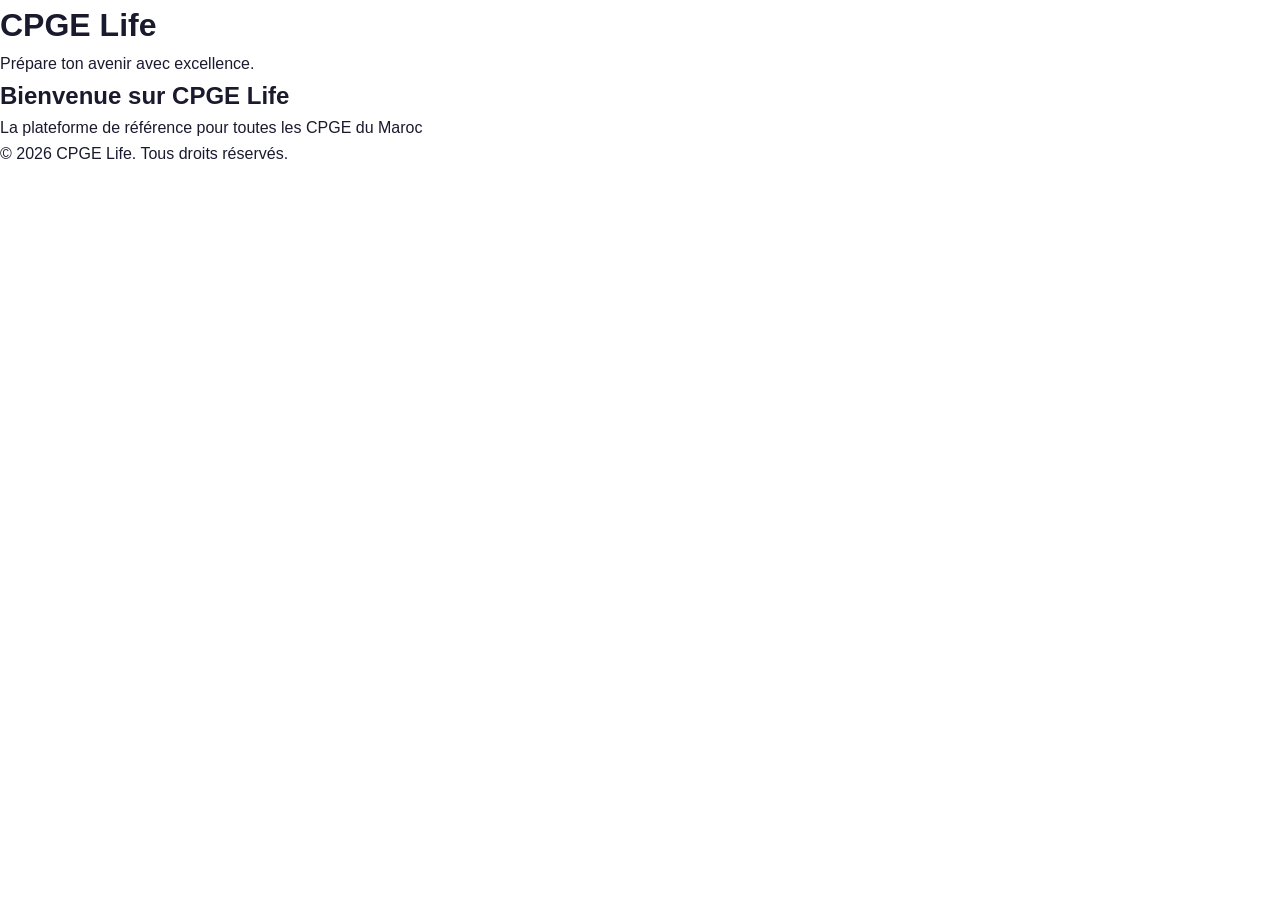
==== index.html @ d459110f "Ajout des fichiers de base (css, js, data, index)" ====
<!DOCTYPE html>
<html lang="fr">
<head>
    <meta charset="UTF-8">
    <meta name="viewport" content="width=device-width, initial-scale=1.0">
    <title>CPGE Life - Prépare ton avenir avec excellence</title>
    <link rel="stylesheet" href="css/styles.css">
</head>
<body>
    <!-- Header -->
    <header>
        <h1>CPGE Life</h1>
        <p>Prépare ton avenir avec excellence.</p>
    </header>

    <!-- Hero -->
    <section>
        <h2>Bienvenue sur CPGE Life</h2>
        <p>La plateforme de référence pour toutes les CPGE du Maroc</p>
    </section>

    <!-- Pied de page -->
    <footer>
        <p>&copy; 2026 CPGE Life. Tous droits réservés.</p>
    </footer>

    <script src="js/main.js"></script>
</body>
</html>
---- css/styles.css ----
/* ============================================
   FICHIER : /css/styles.css
   DESCRIPTION : Styles de base - À compléter
   ============================================ */

/* Reset de base */
* {
    margin: 0;
    padding: 0;
    box-sizing: border-box;
}

body {
    font-family: 'Inter', sans-serif;
    background: #ffffff;
    color: #1a1a2e;
    line-height: 1.6;
}

/* Placeholder pour la suite */
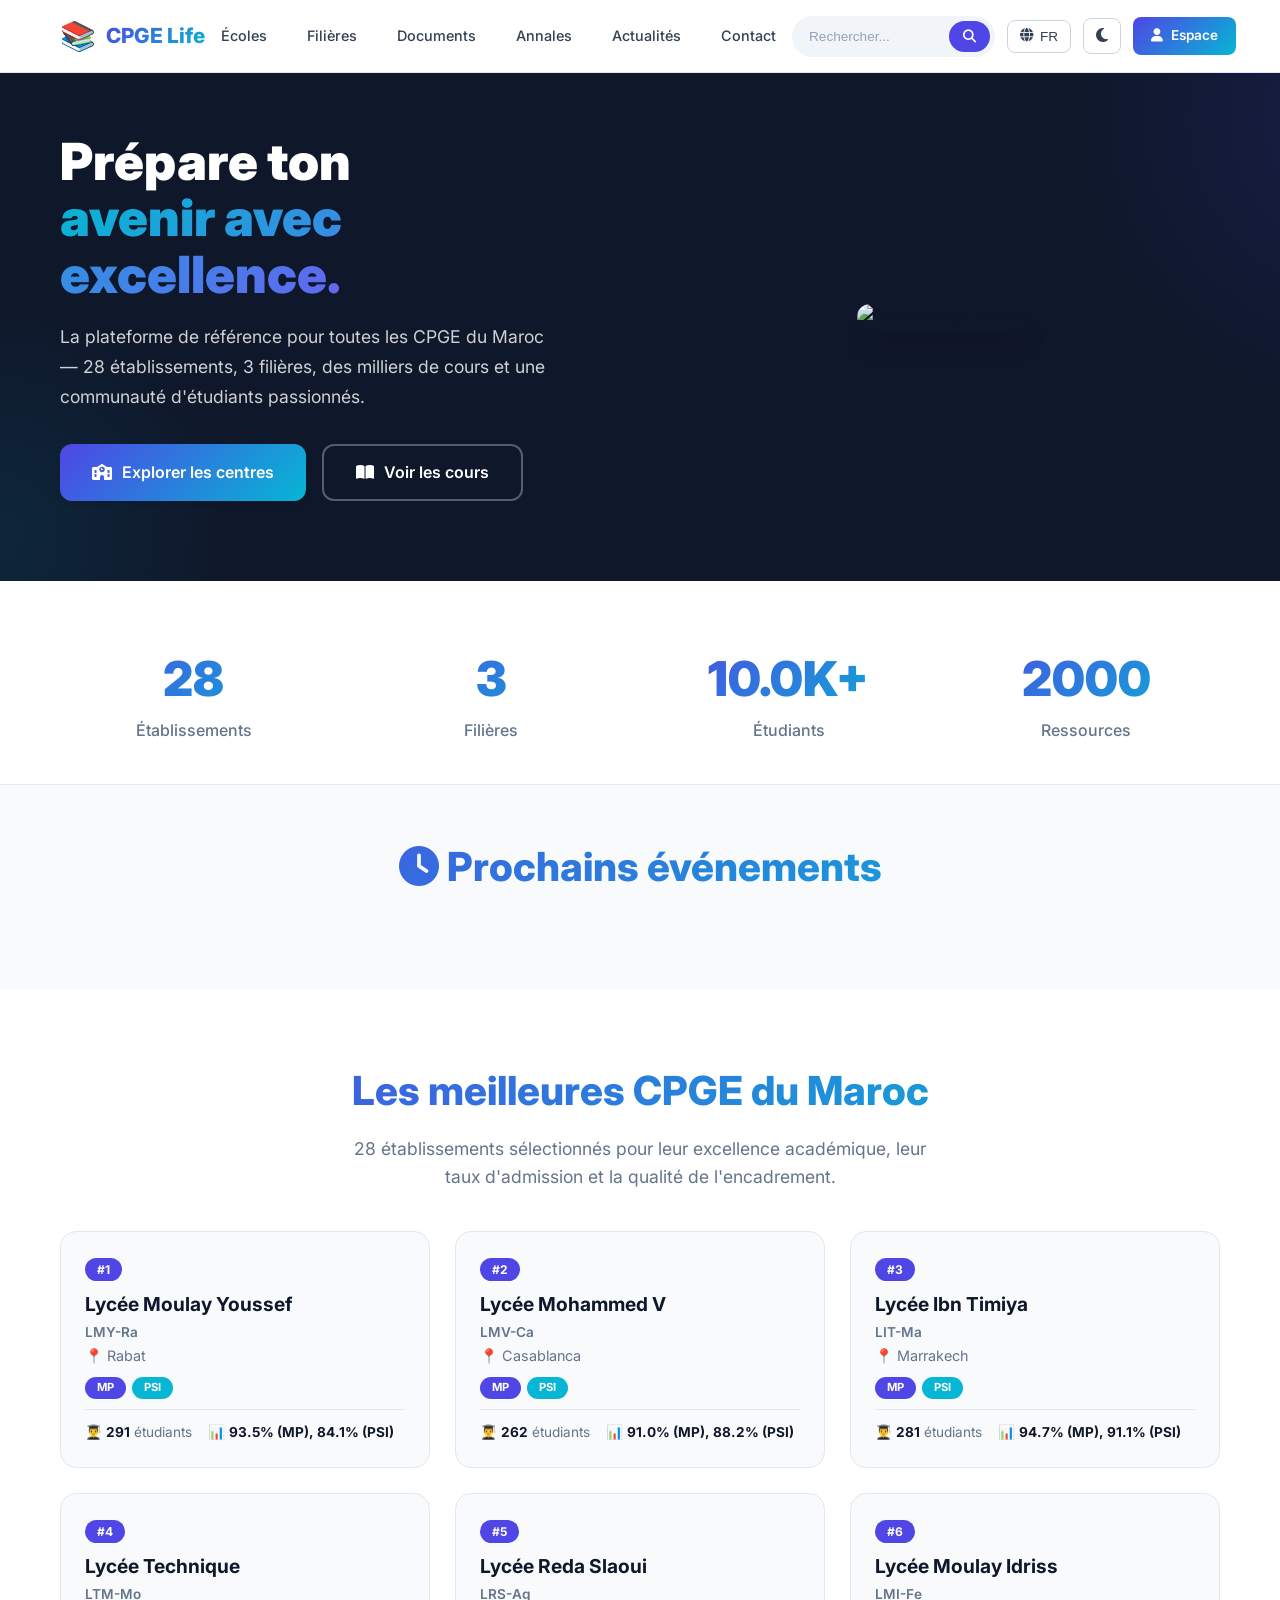
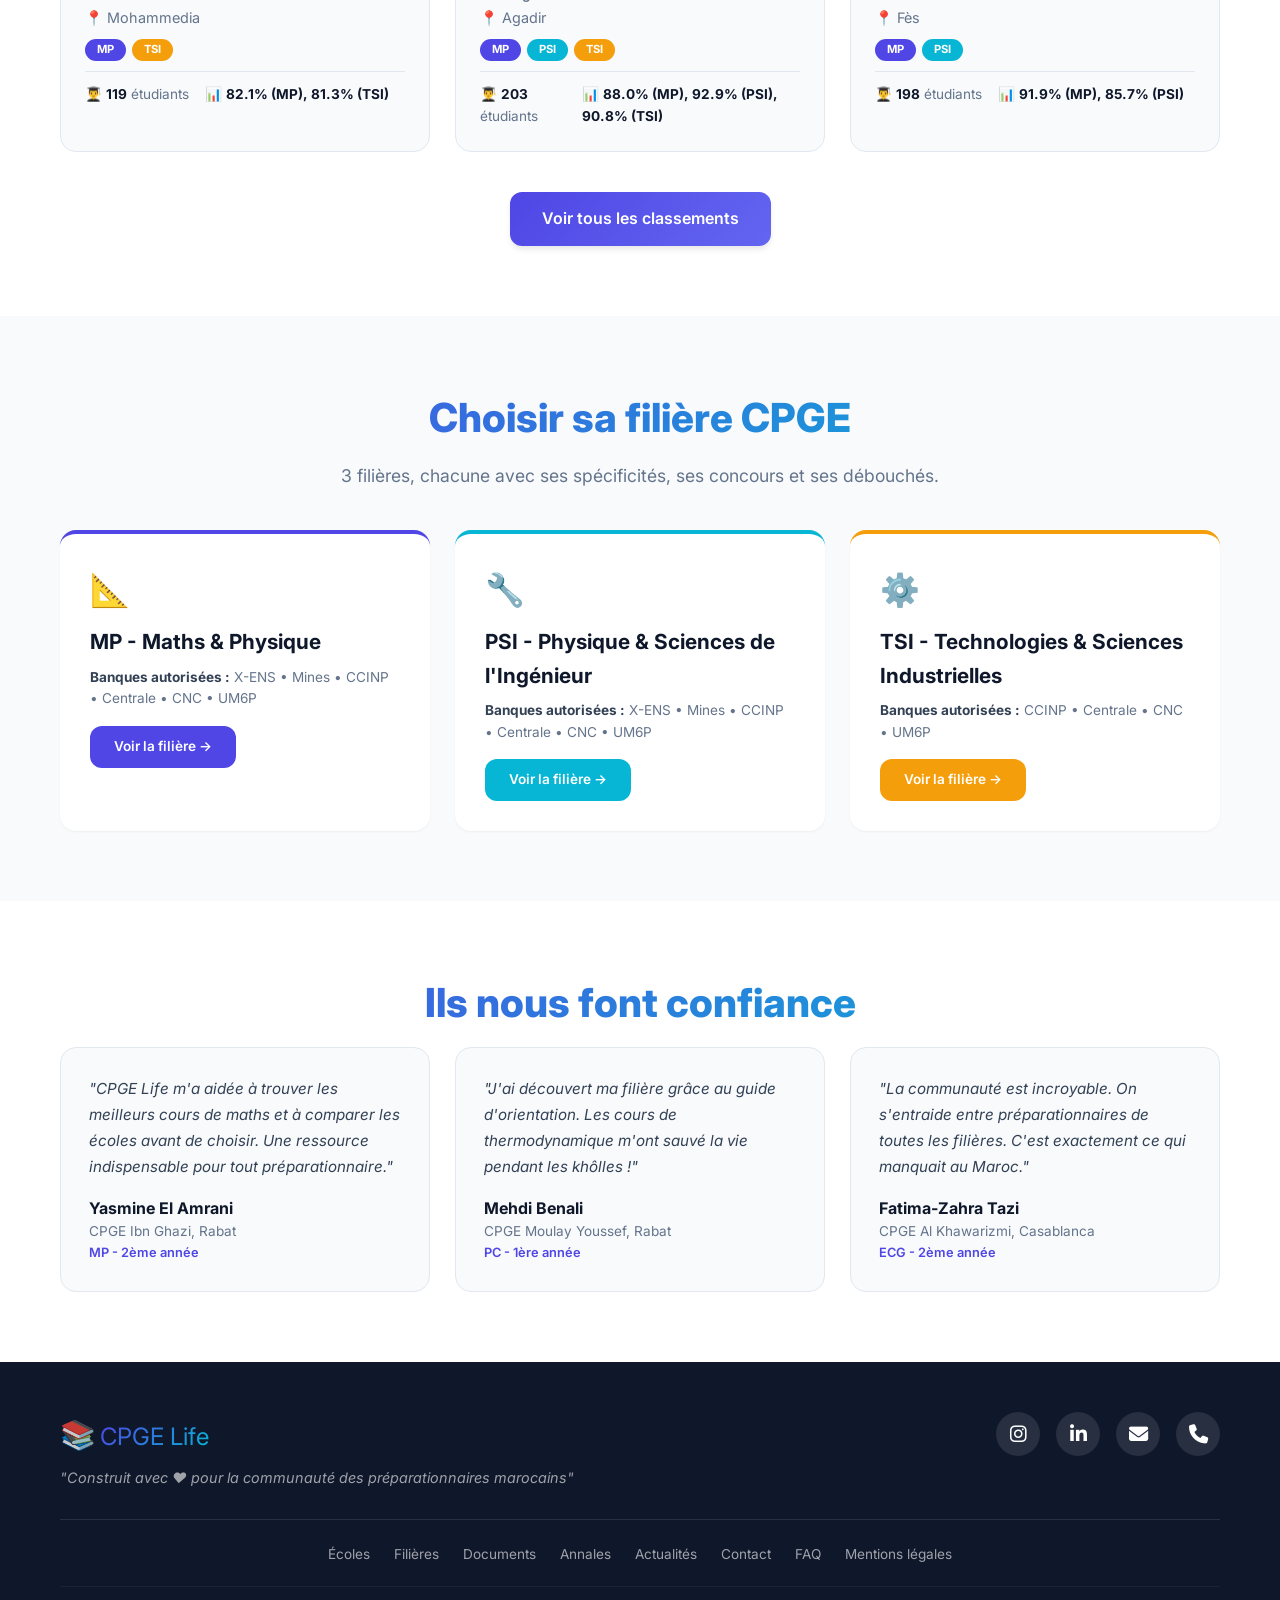
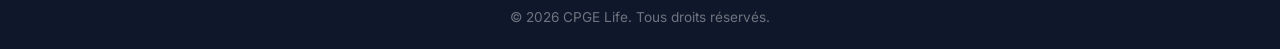
==== commit 184bd0cc: "a" ====
--- a/index.html
+++ b/index.html
@@ -1,29 +1,265 @@
 <!DOCTYPE html>
 <html lang="fr">
 <head>
-    <meta charset="UTF-8">
-    <meta name="viewport" content="width=device-width, initial-scale=1.0">
+    <meta charset="UTF-8" />
+    <meta name="viewport" content="width=device-width, initial-scale=1.0"/>
     <title>CPGE Life - Prépare ton avenir avec excellence</title>
-    <link rel="stylesheet" href="css/styles.css">
+
+    <!-- Font Awesome pour les icônes -->
+    <link rel="stylesheet" href="https://cdnjs.cloudflare.com/ajax/libs/font-awesome/6.5.0/css/all.min.css"/>
+
+    <!-- Police Inter -->
+    <link href="https://fonts.googleapis.com/css2?family=Inter:wght@300;400;500;600;700;800;900&display=swap" rel="stylesheet"/>
+
+    <!-- Notre CSS -->
+    <link rel="stylesheet" href="css/styles.css"/>
 </head>
 <body>
-    <!-- Header -->
-    <header>
-        <h1>CPGE Life</h1>
-        <p>Prépare ton avenir avec excellence.</p>
+
+    <!-- ============================================================ -->
+    <!-- 1. HEADER / NAVBAR -->
+    <!-- ============================================================ -->
+    <header class="header">
+        <div class="container header-inner">
+            <!-- Logo -->
+            <div class="logo" onclick="window.location.href='/'">
+                <span class="logo-icon">📚</span>
+                <span class="logo-text">CPGE Life</span>
+            </div>
+
+            <!-- Menu -->
+            <nav class="nav-menu">
+                <ul class="nav-list">
+                    <li class="nav-item">
+                        <a href="#">Écoles</a>
+                        <ul class="dropdown">
+                            <li><a href="#">Centres CPGE</a></li>
+                            <li><a href="#">Grandes Écoles Maroc</a></li>
+                            <li><a href="#">Grandes Écoles France</a></li>
+                            <li><a href="#">UM6P</a></li>
+                        </ul>
+                    </li>
+                    <li class="nav-item">
+                        <a href="#">Filières</a>
+                        <ul class="dropdown">
+                            <li><a href="#">MP - Maths & Physique</a></li>
+                            <li><a href="#">PSI - Physique & SI</a></li>
+                            <li><a href="#">TSI - Technologie & SI</a></li>
+                        </ul>
+                    </li>
+                    <li class="nav-item">
+                        <a href="#">Documents</a>
+                        <ul class="dropdown">
+                            <li><a href="#">Cours</a></li>
+                            <li><a href="#">TD et DS</a></li>
+                            <li><a href="#">Extraits de concours</a></li>
+                            <li><a href="#">Drive complet</a></li>
+                        </ul>
+                    </li>
+                    <li class="nav-item">
+                        <a href="#">Annales</a>
+                        <ul class="dropdown">
+                            <li><a href="#">CNC</a></li>
+                            <li><a href="#">Banque CCINP</a></li>
+                            <li><a href="#">Banque Mines</a></li>
+                            <li><a href="#">Banque X-ENS</a></li>
+                        </ul>
+                    </li>
+                    <li class="nav-item"><a href="#">Actualités</a></li>
+                    <li class="nav-item"><a href="#">Contact</a></li>
+                </ul>
+            </nav>
+
+            <!-- Actions -->
+            <div class="header-actions">
+                <div class="search-bar">
+                    <input type="text" placeholder="Rechercher..." />
+                    <button><i class="fas fa-search"></i></button>
+                </div>
+
+                <div class="lang-selector">
+                    <button class="lang-btn"><i class="fas fa-globe"></i> FR</button>
+                    <ul class="lang-dropdown">
+                        <li><a href="#" data-lang="fr">Français</a></li>
+                        <li><a href="#" data-lang="en">English</a></li>
+                        <li><a href="#" data-lang="ar">العربية</a></li>
+                        <li><a href="#" data-lang="tr">Türkçe</a></li>
+                    </ul>
+                </div>
+
+                <button class="theme-toggle" id="themeToggle">
+                    <i class="fas fa-moon"></i>
+                </button>
+
+                <a href="#" class="btn-membre">
+                    <i class="fas fa-user"></i> Espace
+                </a>
+            </div>
+        </div>
     </header>
 
-    <!-- Hero -->
-    <section>
-        <h2>Bienvenue sur CPGE Life</h2>
-        <p>La plateforme de référence pour toutes les CPGE du Maroc</p>
-    </section>
-
-    <!-- Pied de page -->
-    <footer>
-        <p>&copy; 2026 CPGE Life. Tous droits réservés.</p>
+    <!-- ============================================================ -->
+    <!-- 2. HERO SECTION -->
+    <!-- ============================================================ -->
+    <section class="hero">
+        <div class="container hero-inner">
+            <div class="hero-content">
+                <h1 class="hero-title">
+                    Prépare ton<br/>
+                    <span class="hero-highlight">avenir avec excellence.</span>
+                </h1>
+                <p class="hero-subtitle">
+                    La plateforme de référence pour toutes les CPGE du Maroc — 28 établissements,
+                    3 filières, des milliers de cours et une communauté d'étudiants passionnés.
+                </p>
+                <div class="hero-buttons">
+                    <a href="#" class="btn btn-primary">
+                        <i class="fas fa-school"></i> Explorer les centres
+                    </a>
+                    <a href="#" class="btn btn-secondary">
+                        <i class="fas fa-book-open"></i> Voir les cours
+                    </a>
+                </div>
+            </div>
+            <div class="hero-image">
+                <img src="https://images.unsplash.com/photo-1523050854058-8df90110c7f1?w=600&h=400&fit=crop&crop=center" alt="Étudiants qui étudient"/>
+            </div>
+        </div>
+    </section>
+
+    <!-- ============================================================ -->
+    <!-- 3. STATISTIQUES -->
+    <!-- ============================================================ -->
+    <section class="stats">
+        <div class="container stats-grid">
+            <div class="stat-item">
+                <span class="stat-number" data-count="28">0</span>
+                <span class="stat-label">Établissements</span>
+            </div>
+            <div class="stat-item">
+                <span class="stat-number" data-count="3">0</span>
+                <span class="stat-label">Filières</span>
+            </div>
+            <div class="stat-item">
+                <span class="stat-number" data-count="10000">0</span>
+                <span class="stat-label">Étudiants</span>
+            </div>
+            <div class="stat-item">
+                <span class="stat-number" data-count="2000">0</span>
+                <span class="stat-label">Ressources</span>
+            </div>
+        </div>
+    </section>
+
+    <!-- ============================================================ -->
+    <!-- 4. COMPTE À REBOURS -->
+    <!-- ============================================================ -->
+    <section class="countdown-section">
+        <div class="container">
+            <h2 class="section-title">
+                <i class="fas fa-clock"></i> Prochains événements
+            </h2>
+            <div class="countdown-circles" id="countdownContainer">
+                <!-- Généré par JavaScript -->
+            </div>
+        </div>
+    </section>
+
+    <!-- ============================================================ -->
+    <!-- 5. CENTRES EN VEDETTE -->
+    <!-- ============================================================ -->
+    <section class="centres-section">
+        <div class="container">
+            <h2 class="section-title">Les meilleures CPGE du Maroc</h2>
+            <p class="section-subtitle">
+                28 établissements sélectionnés pour leur excellence académique,
+                leur taux d'admission et la qualité de l'encadrement.
+            </p>
+            <div class="centres-grid" id="centresGrid">
+                <!-- Généré par JavaScript -->
+            </div>
+            <div class="text-center">
+                <a href="#" class="btn btn-primary">Voir tous les classements</a>
+            </div>
+        </div>
+    </section>
+
+    <!-- ============================================================ -->
+    <!-- 6. FILIÈRES -->
+    <!-- ============================================================ -->
+    <section class="filieres-section">
+        <div class="container">
+            <h2 class="section-title">Choisir sa filière CPGE</h2>
+            <p class="section-subtitle">
+                3 filières, chacune avec ses spécificités, ses concours et ses débouchés.
+            </p>
+            <div class="filieres-grid" id="filieresGrid">
+                <!-- Généré par JavaScript -->
+            </div>
+        </div>
+    </section>
+
+    <!-- ============================================================ -->
+    <!-- 7. TÉMOIGNAGES -->
+    <!-- ============================================================ -->
+    <section class="temoignages-section">
+        <div class="container">
+            <h2 class="section-title">Ils nous font confiance</h2>
+            <div class="temoignages-grid" id="temoignagesGrid">
+                <!-- Généré par JavaScript -->
+            </div>
+        </div>
+    </section>
+
+    <!-- ============================================================ -->
+    <!-- 8. FOOTER -->
+    <!-- ============================================================ -->
+    <footer class="footer">
+        <div class="container">
+            <div class="footer-top">
+                <div class="footer-logo">
+                    <span class="logo-icon">📚</span>
+                    <span class="logo-text">CPGE Life</span>
+                    <p class="footer-quote">
+                        "Construit avec ❤️ pour la communauté des préparationnaires marocains"
+                    </p>
+                </div>
+                <div class="footer-social">
+                    <a href="https://instagram.com/ctrlaltstudy" target="_blank">
+                        <i class="fab fa-instagram"></i>
+                    </a>
+                    <a href="https://www.linkedin.com/in/hamza-margal-a6496741b/" target="_blank">
+                        <i class="fab fa-linkedin-in"></i>
+                    </a>
+                    <a href="mailto:bde.ltm.2026@gmail.com">
+                        <i class="fas fa-envelope"></i>
+                    </a>
+                    <a href="tel:+212631909130">
+                        <i class="fas fa-phone"></i>
+                    </a>
+                </div>
+            </div>
+            <div class="footer-links">
+                <a href="#">Écoles</a>
+                <a href="#">Filières</a>
+                <a href="#">Documents</a>
+                <a href="#">Annales</a>
+                <a href="#">Actualités</a>
+                <a href="#">Contact</a>
+                <a href="#">FAQ</a>
+                <a href="#">Mentions légales</a>
+            </div>
+            <div class="footer-bottom">
+                <p>&copy; 2026 CPGE Life. Tous droits réservés.</p>
+            </div>
+        </div>
     </footer>
 
+    <!-- ============================================================ -->
+    <!-- 9. SCRIPTS -->
+    <!-- ============================================================ -->
+    <script src="js/data.js"></script>
     <script src="js/main.js"></script>
+
 </body>
 </html>
--- a/css/styles.css
+++ b/css/styles.css
@@ -1,20 +1,1320 @@
 /* ============================================
    FICHIER : /css/styles.css
-   DESCRIPTION : Styles de base - À compléter
+   DESCRIPTION : Styles complets du site CPGE Life
    ============================================ */
 
-/* Reset de base */
+/* ===== 1. IMPORT DES POLICES ===== */
+@import url('https://fonts.googleapis.com/css2?family=Inter:wght@300;400;500;600;700;800;900&display=swap');
+
+/* ===== 2. VARIABLES ===== */
+:root {
+    /* Couleurs principales - Dégradé bleu foncé → indigo → cyan */
+    --color-primary: #0F172A;
+    --color-primary-light: #1E293B;
+    --color-secondary: #4F46E5;
+    --color-secondary-light: #6366F1;
+    --color-accent: #06B6D4;
+    --color-accent-light: #22D3EE;
+
+    /* Couleurs neutres */
+    --color-white: #FFFFFF;
+    --color-gray-50: #F8FAFC;
+    --color-gray-100: #F1F5F9;
+    --color-gray-200: #E2E8F0;
+    --color-gray-300: #CBD5E1;
+    --color-gray-400: #94A3B8;
+    --color-gray-500: #64748B;
+    --color-gray-600: #475569;
+    --color-gray-700: #334155;
+    --color-gray-800: #1E293B;
+    --color-gray-900: #0F172A;
+
+    /* Couleurs pour les filières */
+    --color-mp: #4F46E5;
+    --color-psi: #06B6D4;
+    --color-tsi: #F59E0B;
+
+    /* Ombres */
+    --shadow-sm: 0 1px 2px rgba(0,0,0,0.05);
+    --shadow-md: 0 4px 6px -1px rgba(0,0,0,0.1);
+    --shadow-lg: 0 10px 15px -3px rgba(0,0,0,0.1);
+    --shadow-xl: 0 20px 25px -5px rgba(0,0,0,0.1);
+
+    /* Bordures */
+    --radius-sm: 8px;
+    --radius-md: 12px;
+    --radius-lg: 16px;
+    --radius-xl: 24px;
+
+    /* Transitions */
+    --transition: all 0.3s ease;
+}
+
+/* ===== 3. MODE SOMBRE ===== */
+[data-theme="dark"] {
+    --color-white: #0F172A;
+    --color-gray-50: #1E293B;
+    --color-gray-100: #334155;
+    --color-gray-200: #475569;
+    --color-gray-300: #64748B;
+    --color-gray-400: #94A3B8;
+    --color-gray-500: #CBD5E1;
+    --color-gray-600: #E2E8F0;
+    --color-gray-700: #F1F5F9;
+    --color-gray-800: #F8FAFC;
+    --color-gray-900: #FFFFFF;
+    --shadow-sm: 0 1px 2px rgba(0,0,0,0.3);
+    --shadow-md: 0 4px 6px -1px rgba(0,0,0,0.4);
+    --shadow-lg: 0 10px 15px -3px rgba(0,0,0,0.4);
+    --shadow-xl: 0 20px 25px -5px rgba(0,0,0,0.4);
+}
+
+/* ===== 4. RESET & BASE ===== */
 * {
     margin: 0;
     padding: 0;
     box-sizing: border-box;
 }
 
+html {
+    scroll-behavior: smooth;
+}
+
 body {
     font-family: 'Inter', sans-serif;
-    background: #ffffff;
-    color: #1a1a2e;
+    background: var(--color-gray-50);
+    color: var(--color-gray-900);
     line-height: 1.6;
-}
-
-/* Placeholder pour la suite */+    transition: var(--transition);
+}
+
+a {
+    text-decoration: none;
+    color: inherit;
+}
+
+ul {
+    list-style: none;
+}
+
+img {
+    max-width: 100%;
+    height: auto;
+}
+
+.container {
+    max-width: 1200px;
+    margin: 0 auto;
+    padding: 0 20px;
+}
+
+/* ===== 5. BOUTONS ===== */
+.btn {
+    display: inline-flex;
+    align-items: center;
+    gap: 10px;
+    padding: 14px 32px;
+    border: none;
+    border-radius: var(--radius-md);
+    font-weight: 600;
+    font-size: 16px;
+    cursor: pointer;
+    transition: var(--transition);
+}
+
+.btn-primary {
+    background: linear-gradient(135deg, var(--color-secondary), var(--color-secondary-light));
+    color: var(--color-white);
+    box-shadow: var(--shadow-md);
+}
+
+.btn-primary:hover {
+    transform: translateY(-3px);
+    box-shadow: var(--shadow-lg);
+}
+
+.btn-secondary {
+    background: transparent;
+    color: var(--color-gray-900);
+    border: 2px solid var(--color-gray-300);
+}
+
+.btn-secondary:hover {
+    border-color: var(--color-secondary);
+    color: var(--color-secondary);
+    transform: translateY(-3px);
+}
+
+.btn-outline {
+    background: transparent;
+    color: var(--color-secondary);
+    border: 2px solid var(--color-secondary);
+}
+
+.btn-outline:hover {
+    background: var(--color-secondary);
+    color: var(--color-white);
+}
+
+.text-center {
+    text-align: center;
+}
+
+/* ===== 6. SECTION TITRES ===== */
+.section-title {
+    font-size: 2.5rem;
+    font-weight: 800;
+    text-align: center;
+    margin-bottom: 12px;
+    background: linear-gradient(135deg, var(--color-secondary), var(--color-accent));
+    -webkit-background-clip: text;
+    -webkit-text-fill-color: transparent;
+    background-clip: text;
+}
+
+.section-subtitle {
+    text-align: center;
+    color: var(--color-gray-500);
+    font-size: 1.1rem;
+    max-width: 600px;
+    margin: 0 auto 40px;
+}
+
+/* ============================================================ */
+/* ===== 7. HEADER / NAVBAR ===== */
+/* ============================================================ */
+.header {
+    position: sticky;
+    top: 0;
+    z-index: 1000;
+    background: rgba(255, 255, 255, 0.9);
+    backdrop-filter: blur(16px);
+    border-bottom: 1px solid var(--color-gray-200);
+    transition: var(--transition);
+}
+
+[data-theme="dark"] .header {
+    background: rgba(15, 23, 42, 0.9);
+    border-bottom-color: var(--color-gray-800);
+}
+
+.header-inner {
+    display: flex;
+    align-items: center;
+    justify-content: space-between;
+    height: 72px;
+}
+
+/* --- Logo --- */
+.logo {
+    display: flex;
+    align-items: center;
+    gap: 10px;
+    font-weight: 800;
+    font-size: 1.3rem;
+    color: var(--color-gray-900);
+    cursor: pointer;
+    flex-shrink: 0;
+}
+
+.logo-icon {
+    font-size: 1.8rem;
+}
+
+.logo-text {
+    background: linear-gradient(135deg, var(--color-secondary), var(--color-accent));
+    -webkit-background-clip: text;
+    -webkit-text-fill-color: transparent;
+    background-clip: text;
+}
+
+/* --- Menu Navigation --- */
+.nav-menu {
+    display: flex;
+    align-items: center;
+}
+
+.nav-list {
+    display: flex;
+    gap: 8px;
+}
+
+.nav-item {
+    position: relative;
+}
+
+.nav-item > a {
+    display: block;
+    padding: 10px 16px;
+    font-weight: 500;
+    font-size: 0.9rem;
+    color: var(--color-gray-700);
+    border-radius: var(--radius-sm);
+    transition: var(--transition);
+}
+
+.nav-item > a:hover {
+    color: var(--color-secondary);
+    background: var(--color-gray-100);
+}
+
+[data-theme="dark"] .nav-item > a {
+    color: var(--color-gray-300);
+}
+
+[data-theme="dark"] .nav-item > a:hover {
+    background: var(--color-gray-800);
+}
+
+/* --- Dropdown --- */
+.dropdown {
+    position: absolute;
+    top: 100%;
+    left: 0;
+    min-width: 220px;
+    background: var(--color-white);
+    border-radius: var(--radius-md);
+    box-shadow: var(--shadow-xl);
+    padding: 8px 0;
+    opacity: 0;
+    visibility: hidden;
+    transform: translateY(-8px);
+    transition: var(--transition);
+    border: 1px solid var(--color-gray-200);
+}
+
+[data-theme="dark"] .dropdown {
+    background: var(--color-gray-800);
+    border-color: var(--color-gray-700);
+}
+
+.nav-item:hover .dropdown {
+    opacity: 1;
+    visibility: visible;
+    transform: translateY(0);
+}
+
+.dropdown li a {
+    display: block;
+    padding: 10px 20px;
+    font-size: 0.9rem;
+    color: var(--color-gray-700);
+    transition: var(--transition);
+}
+
+[data-theme="dark"] .dropdown li a {
+    color: var(--color-gray-300);
+}
+
+.dropdown li a:hover {
+    background: var(--color-gray-100);
+    color: var(--color-secondary);
+}
+
+[data-theme="dark"] .dropdown li a:hover {
+    background: var(--color-gray-700);
+}
+
+/* --- Header Actions (recherche, langue, thème, membre) --- */
+.header-actions {
+    display: flex;
+    align-items: center;
+    gap: 12px;
+    flex-shrink: 0;
+}
+
+/* Barre de recherche */
+.search-bar {
+    display: flex;
+    align-items: center;
+    background: var(--color-gray-100);
+    border-radius: var(--radius-xl);
+    padding: 4px 4px 4px 16px;
+    transition: var(--transition);
+    border: 1px solid transparent;
+}
+
+[data-theme="dark"] .search-bar {
+    background: var(--color-gray-800);
+}
+
+.search-bar:focus-within {
+    border-color: var(--color-secondary);
+    background: var(--color-white);
+}
+
+[data-theme="dark"] .search-bar:focus-within {
+    background: var(--color-gray-700);
+}
+
+.search-bar input {
+    border: none;
+    background: transparent;
+    padding: 8px 0;
+    font-size: 0.85rem;
+    color: var(--color-gray-900);
+    outline: none;
+    width: 140px;
+}
+
+[data-theme="dark"] .search-bar input {
+    color: var(--color-white);
+}
+
+.search-bar input::placeholder {
+    color: var(--color-gray-400);
+}
+
+.search-bar button {
+    background: var(--color-secondary);
+    border: none;
+    color: var(--color-white);
+    padding: 8px 14px;
+    border-radius: var(--radius-xl);
+    cursor: pointer;
+    transition: var(--transition);
+}
+
+.search-bar button:hover {
+    background: var(--color-secondary-light);
+}
+
+/* Sélecteur de langue */
+.lang-selector {
+    position: relative;
+}
+
+.lang-btn {
+    display: flex;
+    align-items: center;
+    gap: 6px;
+    background: transparent;
+    border: 1px solid var(--color-gray-300);
+    padding: 8px 12px;
+    border-radius: var(--radius-sm);
+    cursor: pointer;
+    font-weight: 500;
+    font-size: 0.85rem;
+    color: var(--color-gray-700);
+    transition: var(--transition);
+}
+
+[data-theme="dark"] .lang-btn {
+    color: var(--color-gray-300);
+    border-color: var(--color-gray-600);
+}
+
+.lang-btn:hover {
+    border-color: var(--color-secondary);
+    color: var(--color-secondary);
+}
+
+.lang-dropdown {
+    position: absolute;
+    top: 100%;
+    right: 0;
+    min-width: 140px;
+    background: var(--color-white);
+    border-radius: var(--radius-md);
+    box-shadow: var(--shadow-xl);
+    padding: 6px 0;
+    opacity: 0;
+    visibility: hidden;
+    transform: translateY(-8px);
+    transition: var(--transition);
+    border: 1px solid var(--color-gray-200);
+}
+
+[data-theme="dark"] .lang-dropdown {
+    background: var(--color-gray-800);
+    border-color: var(--color-gray-700);
+}
+
+.lang-selector:hover .lang-dropdown {
+    opacity: 1;
+    visibility: visible;
+    transform: translateY(0);
+}
+
+.lang-dropdown li a {
+    display: block;
+    padding: 8px 16px;
+    font-size: 0.85rem;
+    color: var(--color-gray-700);
+    transition: var(--transition);
+}
+
+[data-theme="dark"] .lang-dropdown li a {
+    color: var(--color-gray-300);
+}
+
+.lang-dropdown li a:hover {
+    background: var(--color-gray-100);
+    color: var(--color-secondary);
+}
+
+[data-theme="dark"] .lang-dropdown li a:hover {
+    background: var(--color-gray-700);
+}
+
+/* Thème toggle */
+.theme-toggle {
+    background: transparent;
+    border: 1px solid var(--color-gray-300);
+    padding: 8px 12px;
+    border-radius: var(--radius-sm);
+    cursor: pointer;
+    font-size: 1rem;
+    color: var(--color-gray-700);
+    transition: var(--transition);
+}
+
+[data-theme="dark"] .theme-toggle {
+    border-color: var(--color-gray-600);
+    color: var(--color-gray-300);
+}
+
+.theme-toggle:hover {
+    border-color: var(--color-secondary);
+    color: var(--color-secondary);
+}
+
+/* Bouton Membre */
+.btn-membre {
+    display: flex;
+    align-items: center;
+    gap: 8px;
+    padding: 8px 18px;
+    background: linear-gradient(135deg, var(--color-secondary), var(--color-accent));
+    color: var(--color-white);
+    border-radius: var(--radius-sm);
+    font-weight: 600;
+    font-size: 0.85rem;
+    transition: var(--transition);
+}
+
+.btn-membre:hover {
+    transform: translateY(-2px);
+    box-shadow: var(--shadow-md);
+}
+
+/* ============================================================ */
+/* ===== 8. HERO SECTION ===== */
+/* ============================================================ */
+.hero {
+    padding: 60px 0 80px;
+    background: linear-gradient(135deg, var(--color-primary), var(--color-gray-900));
+    position: relative;
+    overflow: hidden;
+}
+
+.hero::before {
+    content: '';
+    position: absolute;
+    top: -50%;
+    right: -30%;
+    width: 600px;
+    height: 600px;
+    background: radial-gradient(circle, rgba(79, 70, 229, 0.15), transparent 70%);
+    border-radius: 50%;
+    pointer-events: none;
+}
+
+.hero::after {
+    content: '';
+    position: absolute;
+    bottom: -40%;
+    left: -20%;
+    width: 500px;
+    height: 500px;
+    background: radial-gradient(circle, rgba(6, 182, 212, 0.1), transparent 70%);
+    border-radius: 50%;
+    pointer-events: none;
+}
+
+.hero-inner {
+    display: grid;
+    grid-template-columns: 1fr 1fr;
+    gap: 60px;
+    align-items: center;
+    position: relative;
+    z-index: 1;
+}
+
+.hero-content {
+    color: var(--color-white);
+}
+
+.hero-title {
+    font-size: 3.2rem;
+    font-weight: 900;
+    line-height: 1.1;
+    margin-bottom: 20px;
+}
+
+.hero-highlight {
+    background: linear-gradient(135deg, var(--color-accent), var(--color-secondary-light));
+    -webkit-background-clip: text;
+    -webkit-text-fill-color: transparent;
+    background-clip: text;
+}
+
+.hero-subtitle {
+    font-size: 1.1rem;
+    color: rgba(255, 255, 255, 0.8);
+    max-width: 500px;
+    margin-bottom: 32px;
+    line-height: 1.7;
+}
+
+.hero-buttons {
+    display: flex;
+    gap: 16px;
+    flex-wrap: wrap;
+}
+
+.hero-buttons .btn-primary {
+    background: linear-gradient(135deg, var(--color-secondary), var(--color-accent));
+}
+
+.hero-buttons .btn-secondary {
+    border-color: rgba(255, 255, 255, 0.3);
+    color: var(--color-white);
+}
+
+.hero-buttons .btn-secondary:hover {
+    border-color: var(--color-accent);
+    color: var(--color-accent);
+}
+
+.hero-image {
+    display: flex;
+    justify-content: center;
+    align-items: center;
+}
+
+.hero-image img {
+    max-width: 100%;
+    border-radius: var(--radius-lg);
+    box-shadow: var(--shadow-xl);
+}
+
+/* ============================================================ */
+/* ===== 9. STATISTIQUES ===== */
+/* ============================================================ */
+.stats {
+    padding: 60px 0 40px;
+    background: var(--color-white);
+    border-bottom: 1px solid var(--color-gray-200);
+}
+
+[data-theme="dark"] .stats {
+    background: var(--color-gray-800);
+    border-bottom-color: var(--color-gray-700);
+}
+
+.stats-grid {
+    display: grid;
+    grid-template-columns: repeat(4, 1fr);
+    gap: 30px;
+}
+
+.stat-item {
+    text-align: center;
+}
+
+.stat-number {
+    display: block;
+    font-size: 3rem;
+    font-weight: 900;
+    background: linear-gradient(135deg, var(--color-secondary), var(--color-accent));
+    -webkit-background-clip: text;
+    -webkit-text-fill-color: transparent;
+    background-clip: text;
+}
+
+.stat-label {
+    font-size: 1rem;
+    color: var(--color-gray-500);
+    font-weight: 500;
+    margin-top: 4px;
+}
+
+/* ============================================================ */
+/* ===== 10. COMPTE À REBOURS ===== */
+/* ============================================================ */
+.countdown-section {
+    padding: 50px 0 60px;
+    background: var(--color-gray-50);
+}
+
+[data-theme="dark"] .countdown-section {
+    background: var(--color-gray-900);
+}
+
+.countdown-section .section-title {
+    margin-bottom: 30px;
+}
+
+.countdown-scroll {
+    overflow: hidden;
+    white-space: nowrap;
+    padding: 10px 0;
+}
+
+.countdown-track {
+    display: flex;
+    gap: 30px;
+    animation: scrollCountdown 40s linear infinite;
+    width: max-content;
+}
+
+@keyframes scrollCountdown {
+    0% { transform: translateX(0); }
+    100% { transform: translateX(-50%); }
+}
+
+.countdown-item {
+    display: flex;
+    align-items: center;
+    gap: 16px;
+    background: var(--color-white);
+    padding: 16px 28px;
+    border-radius: var(--radius-lg);
+    box-shadow: var(--shadow-md);
+    flex-shrink: 0;
+    border-left: 4px solid var(--color-secondary);
+}
+
+[data-theme="dark"] .countdown-item {
+    background: var(--color-gray-800);
+}
+
+.countdown-item .icon {
+    font-size: 2rem;
+}
+
+.countdown-item .info {
+    text-align: left;
+}
+
+.countdown-item .info .name {
+    font-weight: 600;
+    font-size: 0.9rem;
+    color: var(--color-gray-700);
+}
+
+[data-theme="dark"] .countdown-item .info .name {
+    color: var(--color-gray-300);
+}
+
+.countdown-item .info .time {
+    font-size: 1.5rem;
+    font-weight: 800;
+    color: var(--color-secondary);
+}
+
+.countdown-item .info .time .days {
+    color: var(--color-gray-900);
+}
+
+[data-theme="dark"] .countdown-item .info .time .days {
+    color: var(--color-white);
+}
+
+/* Couleurs pour chaque événement */
+.countdown-item:nth-child(1) { border-left-color: #EF4444; }
+.countdown-item:nth-child(2) { border-left-color: #F59E0B; }
+.countdown-item:nth-child(3) { border-left-color: #10B981; }
+.countdown-item:nth-child(4) { border-left-color: #3B82F6; }
+.countdown-item:nth-child(5) { border-left-color: #8B5CF6; }
+
+/* Version cercles (alternative) */
+.countdown-circles {
+    display: flex;
+    justify-content: center;
+    gap: 30px;
+    flex-wrap: wrap;
+}
+
+.countdown-circle {
+    display: flex;
+    flex-direction: column;
+    align-items: center;
+    background: var(--color-white);
+    padding: 24px 20px 20px;
+    border-radius: 50%;
+    width: 130px;
+    height: 130px;
+    justify-content: center;
+    box-shadow: var(--shadow-md);
+    border: 3px solid var(--color-gray-200);
+}
+
+[data-theme="dark"] .countdown-circle {
+    background: var(--color-gray-800);
+    border-color: var(--color-gray-700);
+}
+
+.countdown-circle .circle-icon {
+    font-size: 1.6rem;
+    margin-bottom: 4px;
+}
+
+.countdown-circle .circle-name {
+    font-size: 0.65rem;
+    font-weight: 600;
+    color: var(--color-gray-500);
+    text-align: center;
+    text-transform: uppercase;
+    letter-spacing: 0.5px;
+}
+
+.countdown-circle .circle-time {
+    font-size: 1.4rem;
+    font-weight: 800;
+    color: var(--color-secondary);
+    line-height: 1.2;
+}
+
+.countdown-circle .circle-time .circle-days {
+    color: var(--color-gray-900);
+}
+
+[data-theme="dark"] .countdown-circle .circle-time .circle-days {
+    color: var(--color-white);
+}
+
+/* Couleurs pour chaque cercle */
+.countdown-circle:nth-child(1) { border-color: #EF4444; }
+.countdown-circle:nth-child(2) { border-color: #F59E0B; }
+.countdown-circle:nth-child(3) { border-color: #10B981; }
+.countdown-circle:nth-child(4) { border-color: #3B82F6; }
+.countdown-circle:nth-child(5) { border-color: #8B5CF6; }
+
+/* ============================================================ */
+/* ===== 11. CENTRES EN VEDETTE ===== */
+/* ============================================================ */
+.centres-section {
+    padding: 70px 0;
+    background: var(--color-white);
+}
+
+[data-theme="dark"] .centres-section {
+    background: var(--color-gray-900);
+}
+
+.centres-grid {
+    display: grid;
+    grid-template-columns: repeat(3, 1fr);
+    gap: 25px;
+    margin-bottom: 40px;
+}
+
+.centre-card {
+    background: var(--color-gray-50);
+    border-radius: var(--radius-lg);
+    padding: 24px;
+    transition: var(--transition);
+    border: 1px solid var(--color-gray-200);
+}
+
+[data-theme="dark"] .centre-card {
+    background: var(--color-gray-800);
+    border-color: var(--color-gray-700);
+}
+
+.centre-card:hover {
+    transform: translateY(-6px);
+    box-shadow: var(--shadow-lg);
+    border-color: var(--color-secondary);
+}
+
+.centre-card .badge-rank {
+    display: inline-block;
+    padding: 2px 12px;
+    background: var(--color-secondary);
+    color: var(--color-white);
+    border-radius: var(--radius-xl);
+    font-size: 0.75rem;
+    font-weight: 700;
+    margin-bottom: 8px;
+}
+
+.centre-card .centre-name {
+    font-size: 1.2rem;
+    font-weight: 700;
+    margin-bottom: 2px;
+}
+
+.centre-card .centre-sigle {
+    font-size: 0.85rem;
+    color: var(--color-gray-500);
+    font-weight: 600;
+}
+
+.centre-card .centre-ville {
+    font-size: 0.9rem;
+    color: var(--color-gray-500);
+    margin-bottom: 10px;
+}
+
+.centre-card .centre-filieres {
+    display: flex;
+    gap: 6px;
+    flex-wrap: wrap;
+    margin-bottom: 10px;
+}
+
+.centre-card .centre-filieres span {
+    padding: 2px 12px;
+    border-radius: var(--radius-xl);
+    font-size: 0.7rem;
+    font-weight: 700;
+    text-transform: uppercase;
+}
+
+.centre-card .centre-filieres .mp { background: #4F46E5; color: white; }
+.centre-card .centre-filieres .psi { background: #06B6D4; color: white; }
+.centre-card .centre-filieres .tsi { background: #F59E0B; color: white; }
+
+.centre-card .centre-stats {
+    display: flex;
+    gap: 16px;
+    font-size: 0.85rem;
+    color: var(--color-gray-500);
+    margin-top: 8px;
+    padding-top: 12px;
+    border-top: 1px solid var(--color-gray-200);
+}
+
+[data-theme="dark"] .centre-card .centre-stats {
+    border-top-color: var(--color-gray-700);
+}
+
+.centre-card .centre-stats strong {
+    color: var(--color-gray-900);
+}
+
+[data-theme="dark"] .centre-card .centre-stats strong {
+    color: var(--color-white);
+}
+
+/* ============================================================ */
+/* ===== 12. FILIÈRES SUR L'ACCUEIL ===== */
+/* ============================================================ */
+.filieres-section {
+    padding: 70px 0;
+    background: var(--color-gray-50);
+}
+
+[data-theme="dark"] .filieres-section {
+    background: var(--color-gray-800);
+}
+
+.filieres-grid {
+    display: grid;
+    grid-template-columns: repeat(3, 1fr);
+    gap: 25px;
+}
+
+.filiere-card {
+    background: var(--color-white);
+    border-radius: var(--radius-lg);
+    padding: 30px;
+    box-shadow: var(--shadow-sm);
+    transition: var(--transition);
+    border-top: 4px solid var(--color-gray-300);
+}
+
+[data-theme="dark"] .filiere-card {
+    background: var(--color-gray-900);
+}
+
+.filiere-card:hover {
+    transform: translateY(-6px);
+    box-shadow: var(--shadow-lg);
+}
+
+.filiere-card.mp { border-top-color: var(--color-mp); }
+.filiere-card.psi { border-top-color: var(--color-psi); }
+.filiere-card.tsi { border-top-color: var(--color-tsi); }
+
+.filiere-card .filiere-icon {
+    font-size: 2rem;
+    margin-bottom: 10px;
+}
+
+.filiere-card .filiere-title {
+    font-size: 1.3rem;
+    font-weight: 700;
+    margin-bottom: 8px;
+}
+
+.filiere-card .filiere-banques {
+    font-size: 0.85rem;
+    color: var(--color-gray-500);
+    margin-bottom: 16px;
+}
+
+.filiere-card .filiere-banques strong {
+    color: var(--color-gray-700);
+}
+
+[data-theme="dark"] .filiere-card .filiere-banques strong {
+    color: var(--color-gray-300);
+}
+
+.filiere-card .btn {
+    padding: 10px 24px;
+    font-size: 0.85rem;
+}
+
+/* Couleurs spécifiques */
+.filiere-card.mp .btn { background: var(--color-mp); color: white; }
+.filiere-card.psi .btn { background: var(--color-psi); color: white; }
+.filiere-card.tsi .btn { background: var(--color-tsi); color: white; }
+
+.filiere-card .btn:hover { opacity: 0.85; transform: translateY(-2px); }
+
+/* ============================================================ */
+/* ===== 13. TÉMOIGNAGES ===== */
+/* ============================================================ */
+.temoignages-section {
+    padding: 70px 0;
+    background: var(--color-white);
+}
+
+[data-theme="dark"] .temoignages-section {
+    background: var(--color-gray-900);
+}
+
+.temoignages-grid {
+    display: grid;
+    grid-template-columns: repeat(3, 1fr);
+    gap: 25px;
+}
+
+.temoignage-card {
+    background: var(--color-gray-50);
+    border-radius: var(--radius-lg);
+    padding: 28px;
+    transition: var(--transition);
+    border: 1px solid var(--color-gray-200);
+}
+
+[data-theme="dark"] .temoignage-card {
+    background: var(--color-gray-800);
+    border-color: var(--color-gray-700);
+}
+
+.temoignage-card:hover {
+    transform: translateY(-4px);
+    box-shadow: var(--shadow-md);
+}
+
+.temoignage-card .quote {
+    font-size: 0.95rem;
+    color: var(--color-gray-700);
+    font-style: italic;
+    line-height: 1.7;
+    margin-bottom: 16px;
+}
+
+[data-theme="dark"] .temoignage-card .quote {
+    color: var(--color-gray-300);
+}
+
+.temoignage-card .author {
+    display: flex;
+    flex-direction: column;
+}
+
+.temoignage-card .author .name {
+    font-weight: 700;
+    font-size: 1rem;
+}
+
+.temoignage-card .author .school {
+    font-size: 0.85rem;
+    color: var(--color-gray-500);
+}
+
+.temoignage-card .author .filiere {
+    font-size: 0.8rem;
+    color: var(--color-secondary);
+    font-weight: 600;
+}
+
+/* Placeholder pour témoignages vides */
+.temoignage-empty {
+    text-align: center;
+    color: var(--color-gray-400);
+    padding: 40px 0;
+    font-size: 1.1rem;
+}
+
+/* ============================================================ */
+/* ===== 14. FOOTER ===== */
+/* ============================================================ */
+.footer {
+    background: var(--color-primary);
+    color: rgba(255, 255, 255, 0.8);
+    padding: 50px 0 20px;
+}
+
+.footer-top {
+    display: flex;
+    justify-content: space-between;
+    align-items: flex-start;
+    flex-wrap: wrap;
+    gap: 30px;
+    padding-bottom: 30px;
+    border-bottom: 1px solid rgba(255, 255, 255, 0.1);
+}
+
+.footer-logo .logo-text {
+    font-size: 1.5rem;
+}
+
+.footer-quote {
+    margin-top: 8px;
+    font-size: 0.9rem;
+    color: rgba(255, 255, 255, 0.6);
+    font-style: italic;
+}
+
+.footer-social {
+    display: flex;
+    gap: 16px;
+}
+
+.footer-social a {
+    display: flex;
+    align-items: center;
+    justify-content: center;
+    width: 44px;
+    height: 44px;
+    background: rgba(255, 255, 255, 0.1);
+    border-radius: 50%;
+    color: var(--color-white);
+    font-size: 1.2rem;
+    transition: var(--transition);
+}
+
+.footer-social a:hover {
+    background: var(--color-secondary);
+    transform: translateY(-3px);
+}
+
+.footer-links {
+    display: flex;
+    flex-wrap: wrap;
+    justify-content: center;
+    gap: 8px 24px;
+    padding: 24px 0 20px;
+    border-bottom: 1px solid rgba(255, 255, 255, 0.05);
+}
+
+.footer-links a {
+    font-size: 0.85rem;
+    color: rgba(255, 255, 255, 0.6);
+    transition: var(--transition);
+}
+
+.footer-links a:hover {
+    color: var(--color-accent);
+}
+
+.footer-bottom {
+    text-align: center;
+    padding-top: 20px;
+    font-size: 0.85rem;
+    color: rgba(255, 255, 255, 0.4);
+}
+
+/* ============================================================ */
+/* ===== 15. RESPONSIVE ===== */
+/* ============================================================ */
+@media (max-width: 1024px) {
+    .hero-title {
+        font-size: 2.8rem;
+    }
+
+    .centres-grid,
+    .filieres-grid,
+    .temoignages-grid {
+        grid-template-columns: repeat(2, 1fr);
+    }
+
+    .stats-grid {
+        grid-template-columns: repeat(2, 1fr);
+    }
+}
+
+@media (max-width: 768px) {
+    .header-inner {
+        flex-wrap: wrap;
+        height: auto;
+        padding: 12px 0;
+        gap: 10px;
+    }
+
+    .nav-menu {
+        order: 3;
+        width: 100%;
+        overflow-x: auto;
+        padding: 8px 0;
+    }
+
+    .nav-list {
+        gap: 4px;
+    }
+
+    .nav-item > a {
+        padding: 6px 12px;
+        font-size: 0.8rem;
+    }
+
+    .dropdown {
+        min-width: 180px;
+    }
+
+    .header-actions {
+        gap: 8px;
+    }
+
+    .search-bar input {
+        width: 80px;
+        font-size: 0.75rem;
+    }
+
+    .search-bar button {
+        padding: 6px 10px;
+        font-size: 0.75rem;
+    }
+
+    .btn-membre {
+        padding: 6px 12px;
+        font-size: 0.75rem;
+    }
+
+    .hero {
+        padding: 40px 0 60px;
+    }
+
+    .hero-inner {
+        grid-template-columns: 1fr;
+        text-align: center;
+    }
+
+    .hero-title {
+        font-size: 2.2rem;
+    }
+
+    .hero-subtitle {
+        margin-left: auto;
+        margin-right: auto;
+    }
+
+    .hero-buttons {
+        justify-content: center;
+    }
+
+    .hero-image {
+        display: none;
+    }
+
+    .stats-grid {
+        grid-template-columns: repeat(2, 1fr);
+        gap: 20px;
+    }
+
+    .stat-number {
+        font-size: 2.2rem;
+    }
+
+    .centres-grid,
+    .filieres-grid,
+    .temoignages-grid {
+        grid-template-columns: 1fr;
+    }
+
+    .section-title {
+        font-size: 1.8rem;
+    }
+
+    .footer-top {
+        flex-direction: column;
+        align-items: center;
+        text-align: center;
+    }
+
+    .countdown-circles {
+        gap: 15px;
+    }
+
+    .countdown-circle {
+        width: 100px;
+        height: 100px;
+        padding: 16px;
+    }
+
+    .countdown-circle .circle-time {
+        font-size: 1rem;
+    }
+
+    .countdown-circle .circle-name {
+        font-size: 0.55rem;
+    }
+}
+
+@media (max-width: 480px) {
+    .hero-title {
+        font-size: 1.8rem;
+    }
+
+    .hero-subtitle {
+        font-size: 0.95rem;
+    }
+
+    .hero-buttons .btn {
+        padding: 10px 20px;
+        font-size: 0.85rem;
+    }
+
+    .stats-grid {
+        grid-template-columns: 1fr 1fr;
+        gap: 12px;
+    }
+
+    .stat-number {
+        font-size: 1.8rem;
+    }
+
+    .stat-label {
+        font-size: 0.8rem;
+    }
+
+    .countdown-circle {
+        width: 85px;
+        height: 85px;
+        padding: 12px;
+    }
+
+    .countdown-circle .circle-icon {
+        font-size: 1.2rem;
+    }
+
+    .countdown-circle .circle-time {
+        font-size: 0.85rem;
+    }
+
+    .countdown-circle .circle-name {
+        font-size: 0.5rem;
+    }
+
+    .section-title {
+        font-size: 1.5rem;
+    }
+}
